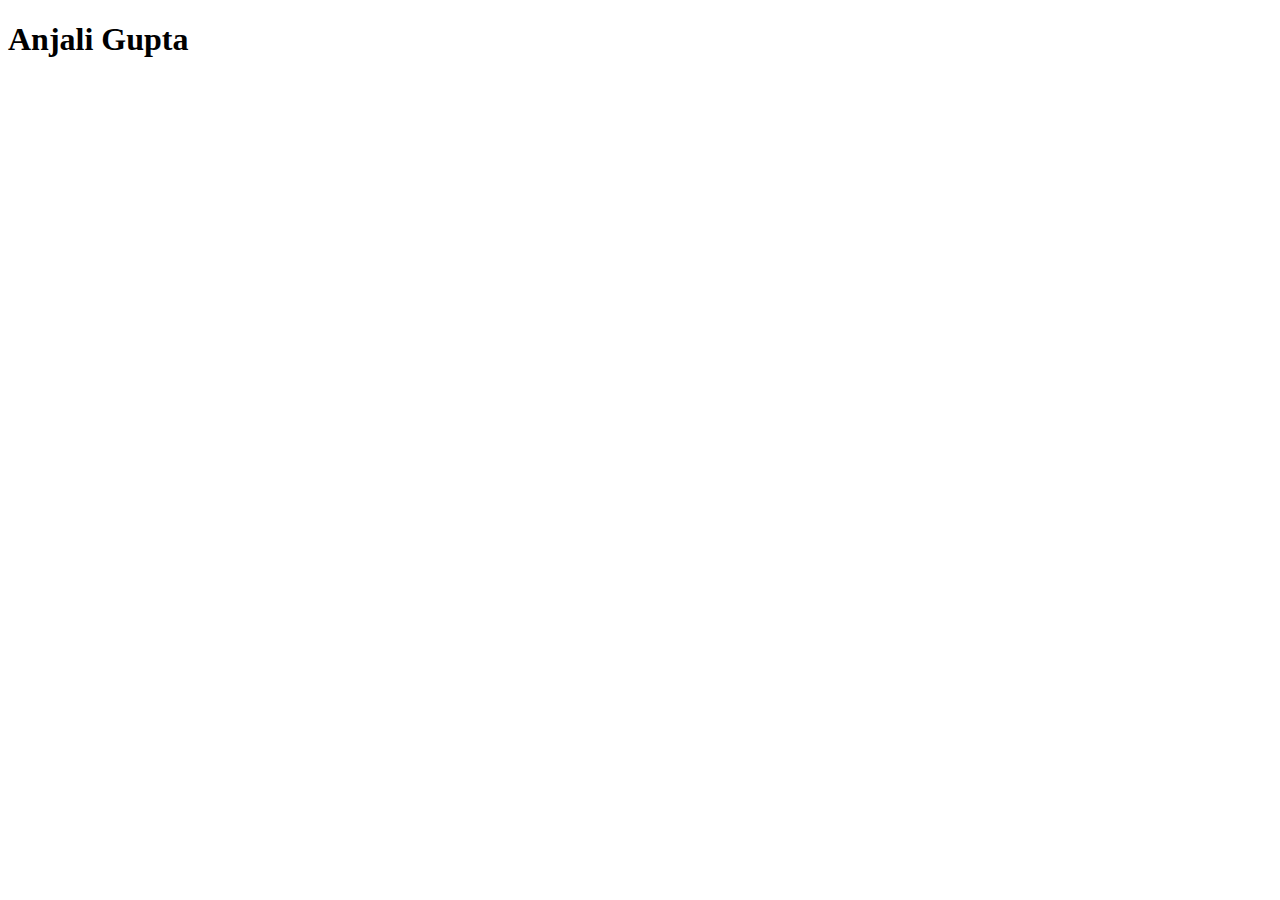
==== index.html @ f7d27c4f "Initial commit" ====
<!DOCTYPE html>
<html lang="en">
<head>
    <meta charset="UTF-8">
    <meta name="viewport" content="width=device-width, initial-scale=1.0">
    <title>Anjali Gupta</title>
</head>
<body>
    <h1>Anjali Gupta</h1>
</body>
</html>
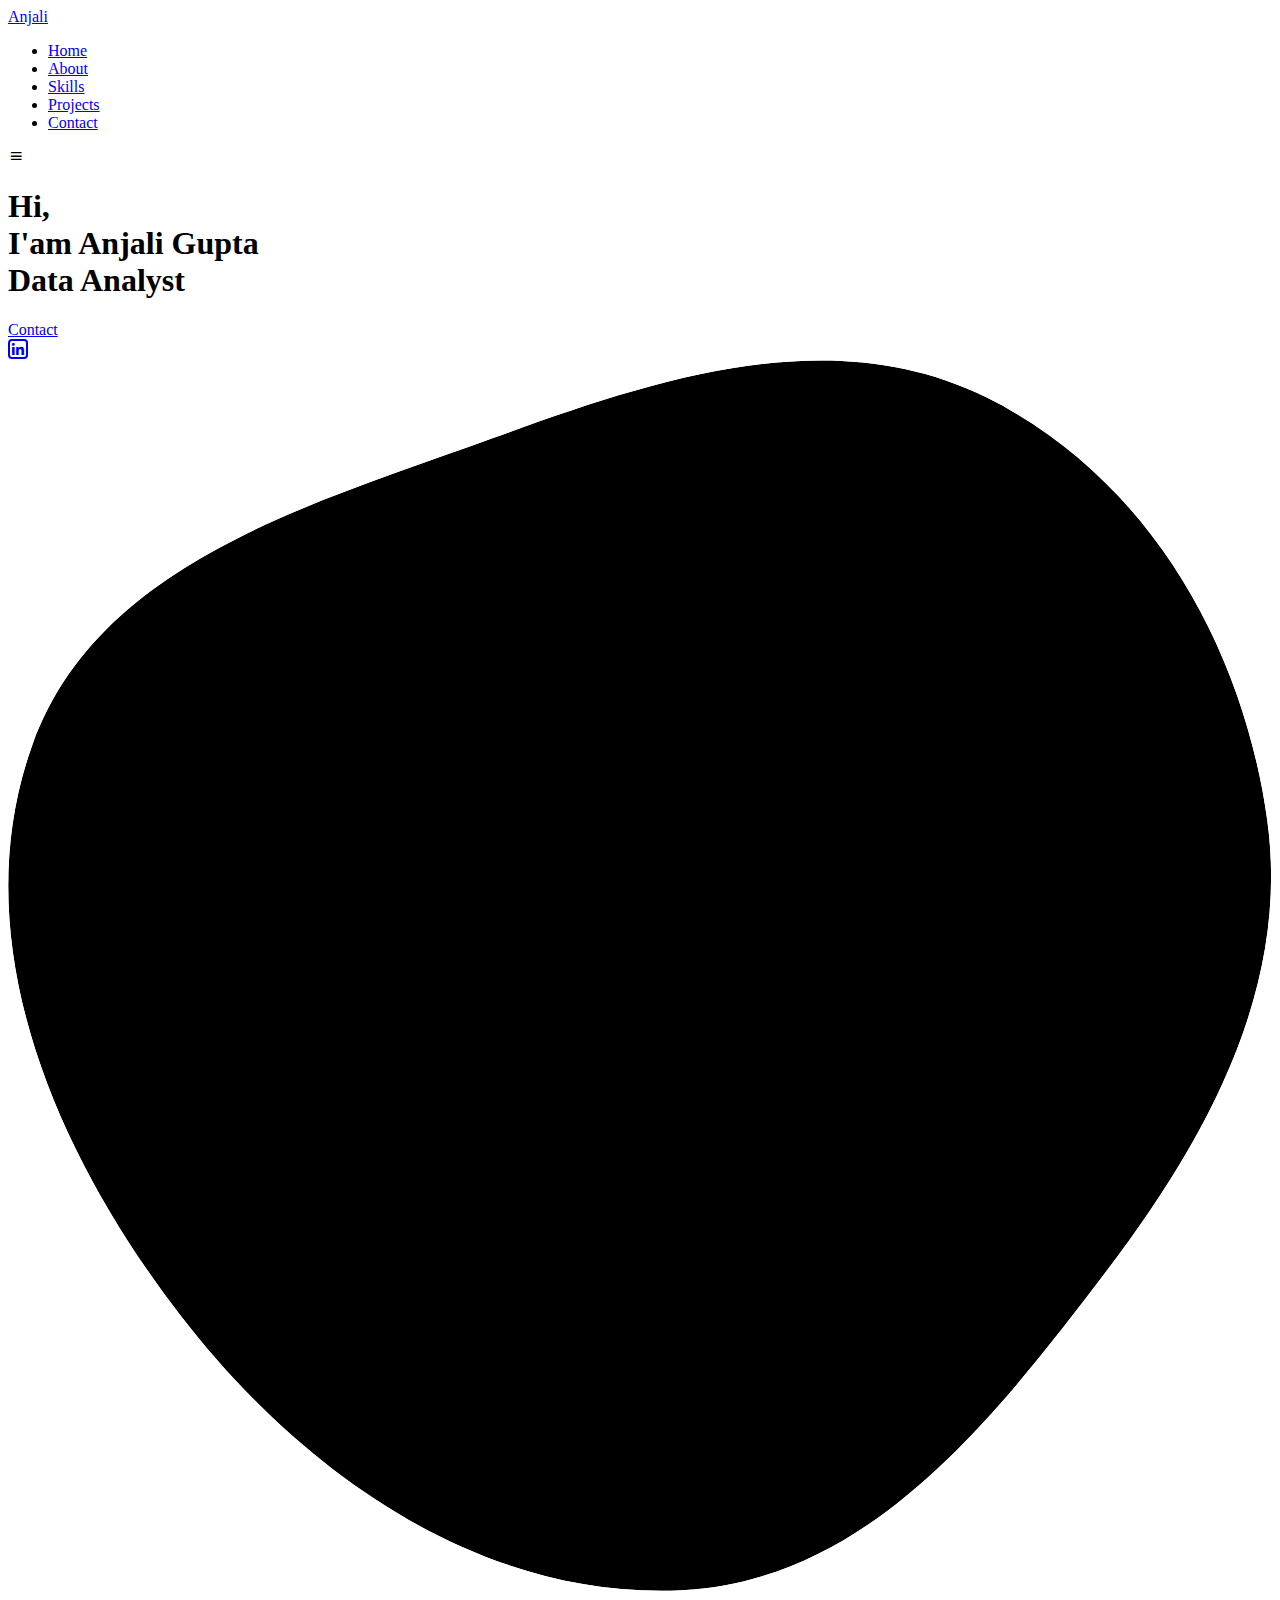
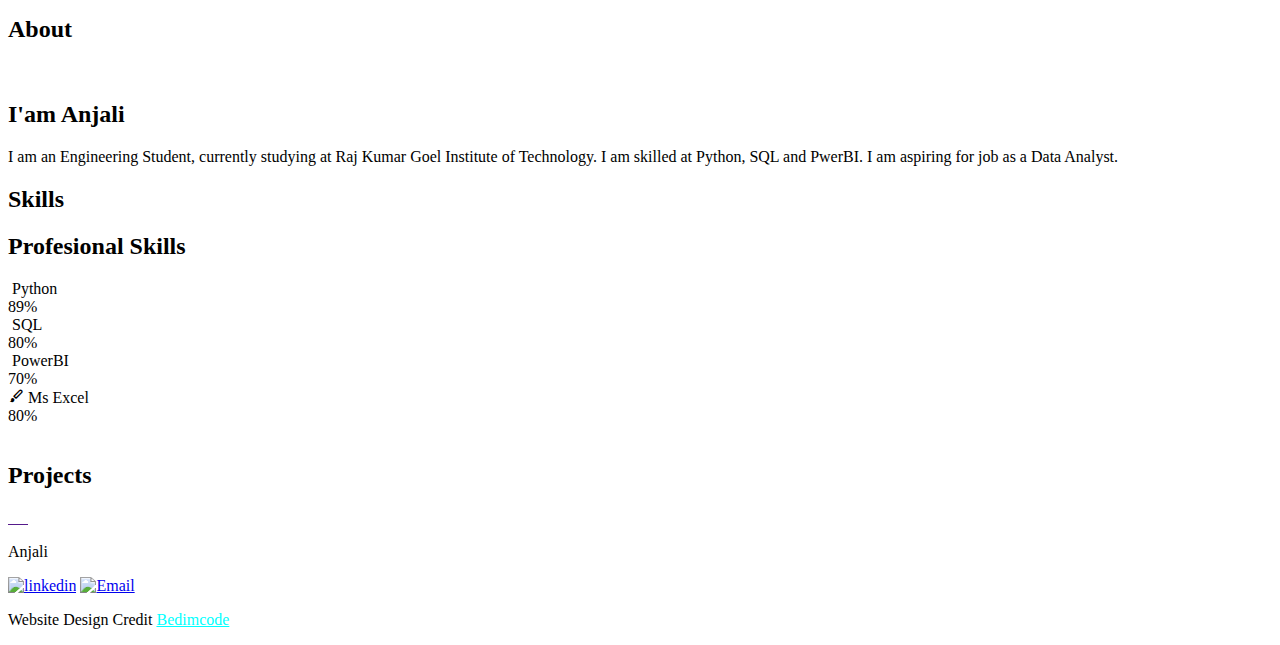
==== commit 9349754d: "Enhaced UI" ====
--- a/index.html
+++ b/index.html
@@ -1,11 +1,192 @@
 <!DOCTYPE html>
 <html lang="en">
-<head>
-    <meta charset="UTF-8">
-    <meta name="viewport" content="width=device-width, initial-scale=1.0">
-    <title>Anjali Gupta</title>
-</head>
-<body>
-    <h1>Anjali Gupta</h1>
-</body>
-</html>+    <head>
+        <meta charset="UTF-8">
+        <meta name="viewport" content="width=device-width, initial-scale=1.0">
+        <meta name="description" content="I am an Engineering Student, currently studying at Raj Kumar Goel Institute of Technology. I am skilled at Python, SQL and PwerBI. I am aspiring for job as a Data Analyst.">
+        <meta property="og:image" content="assets/img/about.png">
+        <link rel="stylesheet" href="assets/css/styles.css">
+
+        <!-- =====BOX ICONS===== -->
+        <link href='https://cdn.jsdelivr.net/npm/boxicons@2.0.5/css/boxicons.min.css' rel='stylesheet'>
+
+        <title>Anjali Gupta | Data Analyst</title>
+    </head>
+    <body>
+        <!--===== HEADER =====-->
+        <header class="l-header">
+            <nav class="nav bd-grid">
+                <div>
+                    <a href="#" class="nav__logo">Anjali</a>
+                </div>
+
+                <div class="nav__menu" id="nav-menu">
+                    <ul class="nav__list">
+                        <li class="nav__item"><a href="#home" class="nav__link active">Home</a></li>
+                        <li class="nav__item"><a href="#about" class="nav__link">About</a></li>
+                        <li class="nav__item"><a href="#skills" class="nav__link">Skills</a></li>
+                        <li class="nav__item"><a href="#work" class="nav__link">Projects</a></li>
+                        <li class="nav__item"><a href="#contact" class="nav__link">Contact</a></li>
+                    </ul>
+                </div>
+
+                <div class="nav__toggle" id="nav-toggle">
+                    <i class='bx bx-menu'></i>
+                </div>
+            </nav>
+        </header>
+
+        <main class="l-main">
+            <!--===== HOME =====-->
+            <section class="home bd-grid" id="home">
+                <div class="home__data">
+                    <h1 class="home__title">Hi,<br>I'am <span class="home__title-color">Anjali Gupta</span><br> Data Analyst</h1>
+
+                    <a href="#contact" class="button">Contact</a>
+                </div>
+
+                <div class="home__social">
+                    <a href="https://www.linkedin.com/in/anjali-gupta-998019255/" class="home__social-icon"><i class='bx bxl-linkedin' style="border: 2px solid; border-radius: 4px;"></i></a>
+                    
+                </div>
+
+                <div class="home__img">
+                    <svg class="home__blob" viewBox="0 0 479 467" xmlns="http://www.w3.org/2000/svg" xmlns:xlink="http://www.w3.org/1999/xlink">
+                        <mask id="mask0" mask-type="alpha">
+                            <path d="M9.19024 145.964C34.0253 76.5814 114.865 54.7299 184.111 29.4823C245.804 6.98884 311.86 -14.9503 370.735 14.143C431.207 44.026 467.948 107.508 477.191 174.311C485.897 237.229 454.931 294.377 416.506 344.954C373.74 401.245 326.068 462.801 255.442 466.189C179.416 469.835 111.552 422.137 65.1576 361.805C17.4835 299.81 -17.1617 219.583 9.19024 145.964Z"/>
+                        </mask>
+                        <g mask="url(#mask0)">
+                            <path d="M9.19024 145.964C34.0253 76.5814 114.865 54.7299 184.111 29.4823C245.804 6.98884 311.86 -14.9503 370.735 14.143C431.207 44.026 467.948 107.508 477.191 174.311C485.897 237.229 454.931 294.377 416.506 344.954C373.74 401.245 326.068 462.801 255.442 466.189C179.416 469.835 111.552 422.137 65.1576 361.805C17.4835 299.81 -17.1617 219.583 9.19024 145.964Z"/>
+                            <image class="home__blob-img" x="50" y="60" href="assets/img/profile.png"/>
+                        </g>
+                    </svg>
+                </div>
+            </section>
+
+            <!--===== ABOUT =====-->
+            <section class="about section " id="about">
+                <h2 class="section-title">About</h2>
+
+                <div class="about__container bd-grid">
+                    <div class="about__img">
+                        <img src="assets/img/about.png" alt="">
+                    </div>
+                    
+                    <div>
+                        <h2 class="about__subtitle">I'am Anjali</h2>
+                        <p class="about__text">I am an Engineering Student, currently studying at Raj Kumar Goel Institute of Technology. I am skilled at Python, SQL and PwerBI. I am aspiring for job as a Data Analyst. </p>           
+                    </div>                                   
+                </div>
+            </section>
+
+            <!--===== SKILLS =====-->
+            <section class="skills section" id="skills">
+                <h2 class="section-title">Skills</h2>
+
+                <div class="skills__container bd-grid">          
+                    <div>
+                        <h2 class="skills__subtitle">Profesional Skills</h2>
+                        <div class="skills__data">
+                            <div class="skills__names">
+                                <i class='bx skills__icon'></i>
+                                <span class="skills__name">Python</span>
+                            </div>
+                            <div class="skills__bar skills__html">
+
+                            </div>
+                            <div>
+                                <span class="skills__percentage">89%</span>
+                            </div>
+                        </div>
+                        <div class="skills__data">
+                            <div class="skills__names">
+                                <i class='bx skills__icon'></i>
+                                <span class="skills__name">SQL</span>
+                            </div>
+                            <div class="skills__bar skills__css">
+                                
+                            </div>
+                            <div>
+                                <span class="skills__percentage">80%</span>
+                            </div>
+                        </div>
+                        <div class="skills__data">
+                            <div class="skills__names">
+                                <i class='bx skills__icon' ></i>
+                                <span class="skills__name">PowerBI</span>
+                            </div>
+                            <div class="skills__bar skills__js">
+                                
+                            </div>
+                            <div>
+                                <span class="skills__percentage">70%</span>
+                            </div>
+                        </div>
+                        <div class="skills__data">
+                            <div class="skills__names">
+                                <i class='bx bxs-paint skills__icon'></i>
+                                <span class="skills__name">Ms Excel</span>
+                            </div>
+                            <div class="skills__bar skills__ux">
+                                
+                            </div>
+                            <div>
+                                <span class="skills__percentage">80%</span>
+                            </div>
+                        </div>
+                    </div>
+                    
+                    <div>              
+                        <img src="assets/img/work3.jpg" alt="" class="skills__img">
+                    </div>
+                </div>
+            </section>
+
+            <!--===== WORK =====-->
+            <section class="work section" id="work">
+                <h2 class="section-title">Projects</h2>
+
+                <div class="work__container bd-grid">
+                    <a href="" class="work__img">
+                        <img src="assets/img/work1.jpg" alt="">
+                    </a>
+                    <a href="" class="work__img">
+                        <img src="assets/img/work2.jpg" alt="">
+                    </a>
+                    <a href="" class="work__img">
+                        <img src="assets/img/work3.jpg" alt="">
+                    </a>
+                    <a href="" class="work__img">
+                        <img src="assets/img/work4.jpg" alt="">
+                    </a>
+                    <a href="" class="work__img">
+                        <img src="assets/img/work5.jpg" alt="">
+                    </a>
+                    <a href="" class="work__img">
+                        <img src="assets/img/work6.jpg" alt="">
+                    </a>
+                </div>
+            </section>
+
+            
+        </main>
+
+        <!--===== FOOTER =====-->
+        <footer class="footer">
+            
+            <p class="footer__title">Anjali</p>
+            <div class="contact-icon-container" id="contact">
+                <a href="https://www.linkedin.com/in/anjali-gupta-998019255/"><img src="assets/img/linkedIn-icon.png" alt="linkedin" class="contact-icon"></a>
+                <a href="mailto:guptaanjali2730@gmail.com"><img src="assets/img/gmail-icon.png" alt="Email" class="contact-icon"></a>
+            </div>
+            <p class="footer__copy">Website Design Credit <a href="https://github.com/bedimcode" style="color: aqua;">Bedimcode</p>
+        </footer>
+
+
+        <!--===== SCROLL REVEAL =====-->
+        <script src="https://unpkg.com/scrollreveal"></script>
+
+        <!--===== MAIN JS =====-->
+        <script src="assets/js/main.js"></script>
+    </body>
+</html>
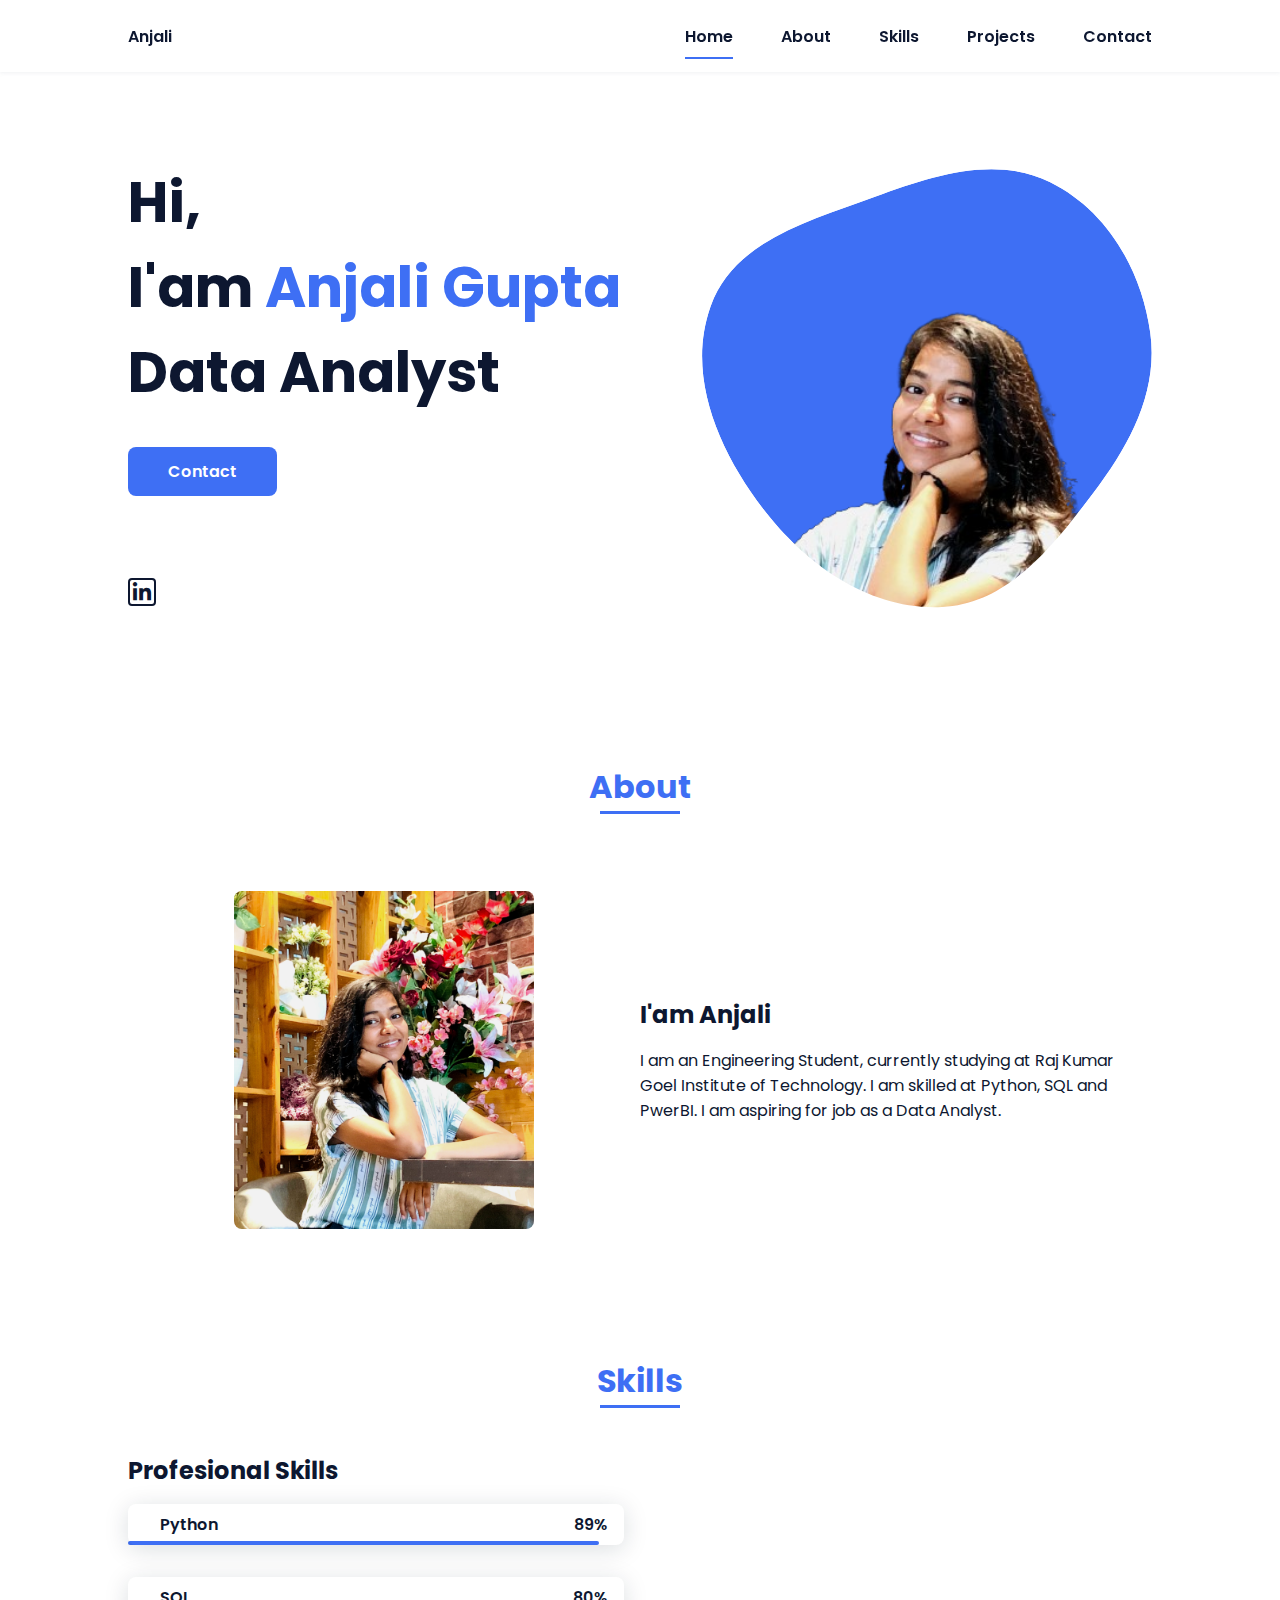
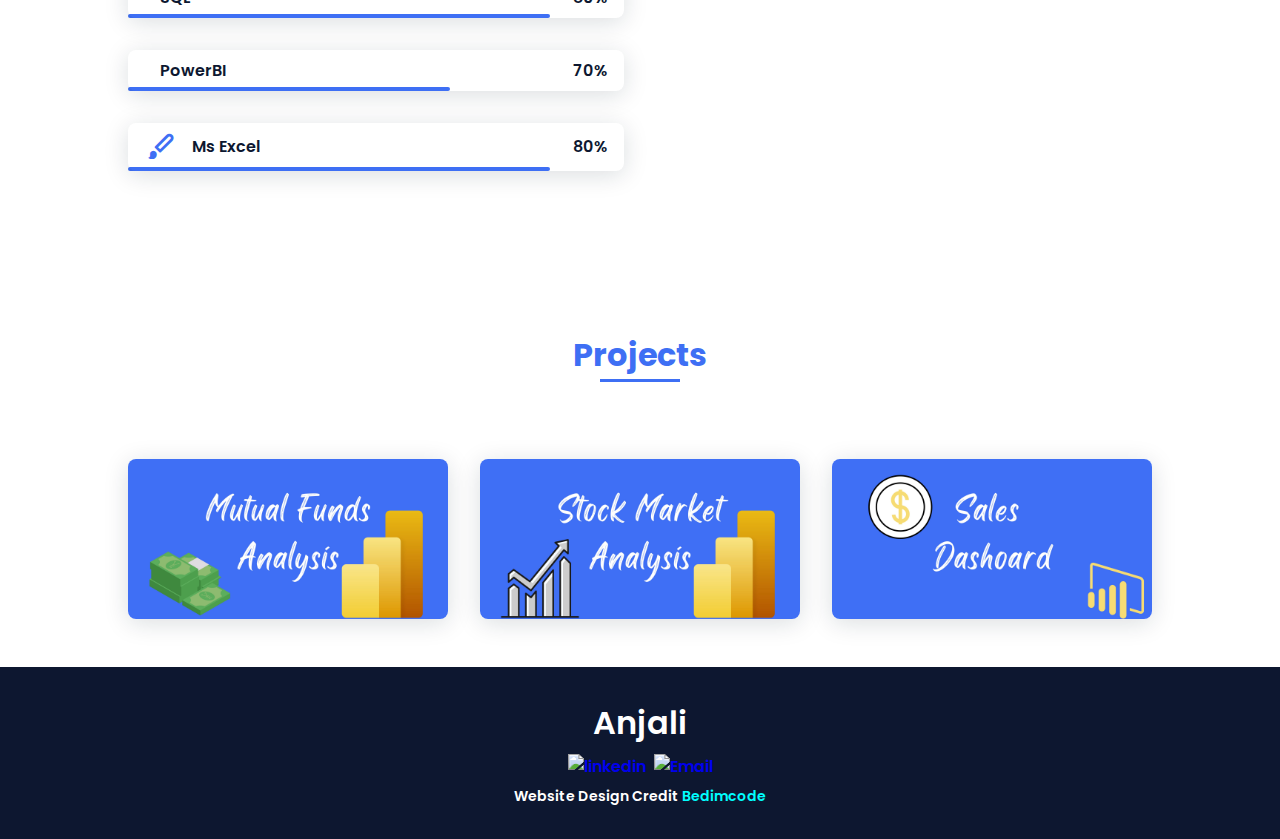
==== commit 1f5aa416: "Merge pull request #2 from rajat-jkg/enhance" ====
--- a/index.html
+++ b/index.html
@@ -17,7 +17,7 @@
         <header class="l-header">
             <nav class="nav bd-grid">
                 <div>
-                    <a href="#" class="nav__logo">Anjali</a>
+                    <a href="https://anjali-gupta.me" class="nav__logo">Anjali</a>
                 </div>
 
                 <div class="nav__menu" id="nav-menu">
@@ -69,7 +69,7 @@
 
                 <div class="about__container bd-grid">
                     <div class="about__img">
-                        <img src="assets/img/about.png" alt="">
+                        <img src="assets/img/about.jpg" alt="">
                     </div>
                     
                     <div>
@@ -147,24 +147,19 @@
                 <h2 class="section-title">Projects</h2>
 
                 <div class="work__container bd-grid">
-                    <a href="" class="work__img">
-                        <img src="assets/img/work1.jpg" alt="">
+                    <a href="project/mutual-funds.html" class="work__img">
+                        <img src="project/graphics/mutual-funds.jpg" alt="">
                     </a>
-                    <a href="" class="work__img">
-                        <img src="assets/img/work2.jpg" alt="">
+                    <a href="project/stock-market.html" class="work__img">
+                        <img src="project/graphics/stock-market.jpg" alt="">
                     </a>
-                    <a href="" class="work__img">
-                        <img src="assets/img/work3.jpg" alt="">
+                    <a href="project/sales-dashboard.html" class="work__img">
+                        <img src="project/graphics/sales.jpg" alt="">
                     </a>
-                    <a href="" class="work__img">
+                    <!-- <a href="" class="work__img">
                         <img src="assets/img/work4.jpg" alt="">
-                    </a>
-                    <a href="" class="work__img">
-                        <img src="assets/img/work5.jpg" alt="">
-                    </a>
-                    <a href="" class="work__img">
-                        <img src="assets/img/work6.jpg" alt="">
-                    </a>
+                    </a> -->
+                    
                 </div>
             </section>
 
--- a/assets/css/styles.css
+++ b/assets/css/styles.css
@@ -0,0 +1,580 @@
+/*===== GOOGLE FONTS =====*/
+@import url("https://fonts.googleapis.com/css2?family=Poppins:wght@400;600;700&display=swap");
+/*===== VARIABLES CSS =====*/
+:root {
+  --header-height: 3rem;
+  --font-semi: 600;
+  /*===== Colores =====*/
+  /*Purple 260 - Red 355 - Blue 224 - Pink 340*/
+  /* HSL color mode */
+  --hue-color: 224;
+  --first-color: hsl(var(--hue-color), 89%, 60%);
+  --second-color: hsl(var(--hue-color), 56%, 12%);
+  /*===== Fuente y tipografia =====*/
+  --body-font: 'Poppins', sans-serif;
+  --big-font-size: 2rem;
+  --h2-font-size: 1.25rem;
+  --normal-font-size: .938rem;
+  --smaller-font-size: .75rem;
+  /*===== Margenes =====*/
+  --mb-2: 1rem;
+  --mb-4: 2rem;
+  --mb-5: 2.5rem;
+  --mb-6: 3rem;
+  /*===== z index =====*/
+  --z-back: -10;
+  --z-fixed: 100;
+}
+
+@media screen and (min-width: 968px) {
+  :root {
+    --big-font-size: 3.5rem;
+    --h2-font-size: 2rem;
+    --normal-font-size: 1rem;
+    --smaller-font-size: .875rem;
+  }
+}
+
+/*===== BASE =====*/
+*, ::before, ::after {
+  box-sizing: border-box;
+}
+
+html {
+  scroll-behavior: smooth;
+}
+
+body {
+  margin: var(--header-height) 0 0 0;
+  font-family: var(--body-font);
+  font-size: var(--normal-font-size);
+  color: var(--second-color);
+}
+
+h1, h2, p {
+  margin: 0;
+}
+
+ul {
+  margin: 0;
+  padding: 0;
+  list-style: none;
+}
+
+a {
+  text-decoration: none;
+}
+
+img {
+  max-width: 100%;
+  height: auto;
+  display: block;
+}
+
+/*===== CLASS CSS ===== */
+.section-title {
+  position: relative;
+  font-size: var(--h2-font-size);
+  color: var(--first-color);
+  margin-top: var(--mb-2);
+  margin-bottom: var(--mb-4);
+  text-align: center;
+}
+
+.section-title::after {
+  position: absolute;
+  content: '';
+  width: 64px;
+  height: 0.18rem;
+  left: 0;
+  right: 0;
+  margin: auto;
+  top: 2rem;
+  background-color: var(--first-color);
+}
+
+.section {
+  padding-top: 3rem;
+  padding-bottom: 2rem;
+}
+
+/*===== LAYOUT =====*/
+.bd-grid {
+  max-width: 1024px;
+  display: grid;
+  margin-left: var(--mb-2);
+  margin-right: var(--mb-2);
+}
+
+.l-header {
+  width: 100%;
+  position: fixed;
+  top: 0;
+  left: 0;
+  z-index: var(--z-fixed);
+  background-color: #fff;
+  box-shadow: 0 1px 4px rgba(146, 161, 176, 0.15);
+}
+
+/*===== NAV =====*/
+.nav {
+  height: var(--header-height);
+  display: flex;
+  justify-content: space-between;
+  align-items: center;
+  font-weight: var(--font-semi);
+}
+
+@media screen and (max-width: 767px) {
+  .nav__menu {
+    position: fixed;
+    top: var(--header-height);
+    right: -100%;
+    width: 80%;
+    height: 100%;
+    padding: 2rem;
+    background-color: var(--second-color);
+    transition: .5s;
+  }
+}
+
+.nav__item {
+  margin-bottom: var(--mb-4);
+}
+
+.nav__link {
+  position: relative;
+  color: #fff;
+}
+
+.nav__link:hover {
+  position: relative;
+}
+
+.nav__link:hover::after {
+  position: absolute;
+  content: '';
+  width: 100%;
+  height: 0.18rem;
+  left: 0;
+  top: 2rem;
+  background-color: var(--first-color);
+}
+
+.nav__logo {
+  color: var(--second-color);
+}
+
+.nav__toggle {
+  color: var(--second-color);
+  font-size: 1.5rem;
+  cursor: pointer;
+}
+
+/*Active menu*/
+.active::after {
+  position: absolute;
+  content: '';
+  width: 100%;
+  height: 0.18rem;
+  left: 0;
+  top: 2rem;
+  background-color: var(--first-color);
+}
+
+/*=== Show menu ===*/
+.show {
+  right: 0;
+}
+
+/*===== HOME =====*/
+.home {
+  position: relative;
+  row-gap: 5rem;
+  padding: 4rem 0 5rem;
+}
+
+.home__data {
+  align-self: center;
+}
+
+.home__title {
+  font-size: var(--big-font-size);
+  margin-bottom: var(--mb-4);
+}
+
+.home__title-color {
+  color: var(--first-color);
+}
+
+.home__social {
+  display: flex;
+  flex-direction: column;
+}
+
+.home__social-icon {
+  width: max-content;
+  margin-bottom: var(--mb-2);
+  font-size: 1.5rem;
+  color: var(--second-color);
+}
+
+.home__social-icon:hover {
+  color: var(--first-color);
+}
+
+.home__img {
+  position: absolute;
+  right: 0;
+  bottom: 0;
+  width: 260px;
+}
+
+.home__blob {
+  fill: var(--first-color);
+}
+
+.home__blob-img {
+  width: 360px;
+}
+
+/*BUTTONS*/
+.button {
+  display: inline-block;
+  background-color: var(--first-color);
+  color: #fff;
+  padding: .75rem 2.5rem;
+  font-weight: var(--font-semi);
+  border-radius: .5rem;
+  transition: .3s;
+}
+
+.button:hover {
+  box-shadow: 0px 10px 36px rgba(0, 0, 0, 0.15);
+}
+
+/* ===== ABOUT =====*/
+.about__container {
+  row-gap: 2rem;
+  text-align: center;
+}
+
+.about__subtitle {
+  margin-bottom: var(--mb-2);
+}
+
+.about__img {
+  justify-self: center;
+}
+
+.about__img img {
+  width: 200px;
+  border-radius: .5rem;
+}
+
+/* ===== SKILLS =====*/
+.skills__container {
+  row-gap: 2rem;
+  text-align: center;
+}
+
+.skills__subtitle {
+  margin-bottom: var(--mb-2);
+}
+
+.skills__text {
+  margin-bottom: var(--mb-4);
+}
+
+.skills__data {
+  display: flex;
+  justify-content: space-between;
+  align-items: center;
+  position: relative;
+  font-weight: var(--font-semi);
+  padding: .5rem 1rem;
+  margin-bottom: var(--mb-4);
+  border-radius: .5rem;
+  box-shadow: 0px 4px 25px rgba(14, 36, 49, 0.15);
+}
+
+.skills__icon {
+  font-size: 2rem;
+  margin-right: var(--mb-2);
+  color: var(--first-color);
+}
+
+.skills__names {
+  display: flex;
+  align-items: center;
+}
+
+.skills__bar {
+  position: absolute;
+  left: 0;
+  bottom: 0;
+  background-color: var(--first-color);
+  height: .25rem;
+  border-radius: .5rem;
+  z-index: var(--z-back);
+}
+
+.skills__html {
+  width: 95%;
+}
+
+.skills__css {
+  width: 85%;
+}
+
+.skills__js {
+  width: 65%;
+}
+
+.skills__ux {
+  width: 85%;
+}
+
+.skills__img {
+  border-radius: .5rem;
+}
+
+/* ===== WORK =====*/
+.work__container {
+  row-gap: 2rem;
+}
+
+.work__img {
+  box-shadow: 0px 4px 25px rgba(14, 36, 49, 0.15);
+  border-radius: .5rem;
+  overflow: hidden;
+}
+
+.work__img img {
+  transition: 1s;
+}
+
+.work__img img:hover {
+  transform: scale(1.1);
+}
+
+/* ===== CONTACT =====*/
+.contact__input {
+  width: 100%;
+  font-size: var(--normal-font-size);
+  font-weight: var(--font-semi);
+  padding: 1rem;
+  border-radius: .5rem;
+  border: 1.5px solid var(--second-color);
+  outline: none;
+  margin-bottom: var(--mb-4);
+}
+
+.contact__button {
+  display: block;
+  border: none;
+  outline: none;
+  font-size: var(--normal-font-size);
+  cursor: pointer;
+  margin-left: auto;
+}
+
+/* ===== FOOTER =====*/
+.footer {
+  background-color: var(--second-color);
+  color: #fff;
+  text-align: center;
+  font-weight: var(--font-semi);
+  padding: 2rem 0;
+}
+
+.footer__title {
+  font-size: 2rem;
+  margin-bottom: 5px;
+}
+
+.footer__social {
+  margin-bottom: var(--mb-4);
+}
+
+.footer__icon {
+  font-size: 1.5rem;
+  color: #fff;
+  margin: 0 var(--mb-2);
+}
+
+.footer__copy {
+  font-size: var(--smaller-font-size);
+}
+
+/* ===== MEDIA QUERIES=====*/
+@media screen and (max-width: 320px) {
+  .home {
+    row-gap: 2rem;
+  }
+ 
+  .home__img {
+    display: none;
+  }
+}
+@media screen and (max-width: 380px) {
+
+  
+  .home__img {
+    width: 160px;
+  }
+}
+
+@media screen and (min-width: 576px) {
+
+  .home {
+    padding: 4rem 0 2rem;
+  }
+  .home__social {
+    padding-top: 0;
+    padding-bottom: 2.5rem;
+    flex-direction: row;
+    align-self: flex-end;
+  }
+  .home__social-icon {
+    margin-bottom: 0;
+    margin-right: var(--mb-4);
+  }
+  .home__img {
+    width: 300px;
+    bottom: 25%;
+  }
+  .about__container {
+    grid-template-columns: repeat(2, 1fr);
+    align-items: center;
+    text-align: initial;
+  }
+  .skills__container {
+    grid-template-columns: .7fr;
+    justify-content: center;
+    column-gap: 1rem;
+  }
+  .work__container {
+    grid-template-columns: repeat(2, 1fr);
+    column-gap: 2rem;
+    padding-top: 2rem;
+  }
+  .contact__form {
+    width: 360px;
+    padding-top: 2rem;
+  }
+  .contact__container {
+    justify-items: center;
+  }
+}
+
+@media screen and (min-width: 768px) {
+
+  body {
+    margin: 0;
+  }
+  .section {
+    padding-top: 4rem;
+    padding-bottom: 3rem;
+  }
+  .section-title {
+    margin-bottom: var(--mb-6);
+  }
+  .section-title::after {
+    width: 80px;
+    top: 3rem;
+  }
+  .nav {
+    height: calc(var(--header-height) + 1.5rem);
+  }
+  .nav__list {
+    display: flex;
+    padding-top: 0;
+  }
+  .nav__item {
+    margin-left: var(--mb-6);
+    margin-bottom: 0;
+  }
+  .nav__toggle {
+    display: none;
+  }
+  .nav__link {
+    color: var(--second-color);
+  }
+  .home {
+    padding: 8rem 0 2rem;
+  }
+  .home__img {
+    width: 400px;
+    bottom: 10%;
+  }
+  .about__container {
+    padding-top: 2rem;
+  }
+  .about__img img {
+    width: 300px;
+  }
+  .skills__container {
+    grid-template-columns: repeat(2, 1fr);
+    column-gap: 2rem;
+    align-items: center;
+    text-align: initial;
+  }
+  .work__container {
+    grid-template-columns: repeat(3, 1fr);
+    column-gap: 2rem;
+  }
+
+  
+}
+
+@media screen and (min-width: 992px) {
+  .bd-grid {
+    margin-left: auto;
+    margin-right: auto;
+  }
+  .home {
+    padding: 10rem 0 2rem;
+  }
+  .home__img {
+    width: 450px;
+  }
+}
+
+.contact-icon-container{
+  text-align: center;
+}
+
+
+.contact-icon{
+  display: inline;
+  margin: 2px;
+  width: 45px;
+  align-content: center;
+  margin-bottom: 7px;
+  /* transition: 500ms; */
+}
+
+.contact-icon:hover{
+  width: 40px;
+  padding-bottom: 5px;
+  transition: 500ms;
+}
+
+
+
+
+.description_list{
+  list-style: disc;
+} 
+
+.Project_Description{
+  margin: 5px 25px;
+}
+
+.report_image{
+  width: 95%;
+  margin: 10px auto;
+  border: black 2px solid;
+  border-radius: 5px;
+}